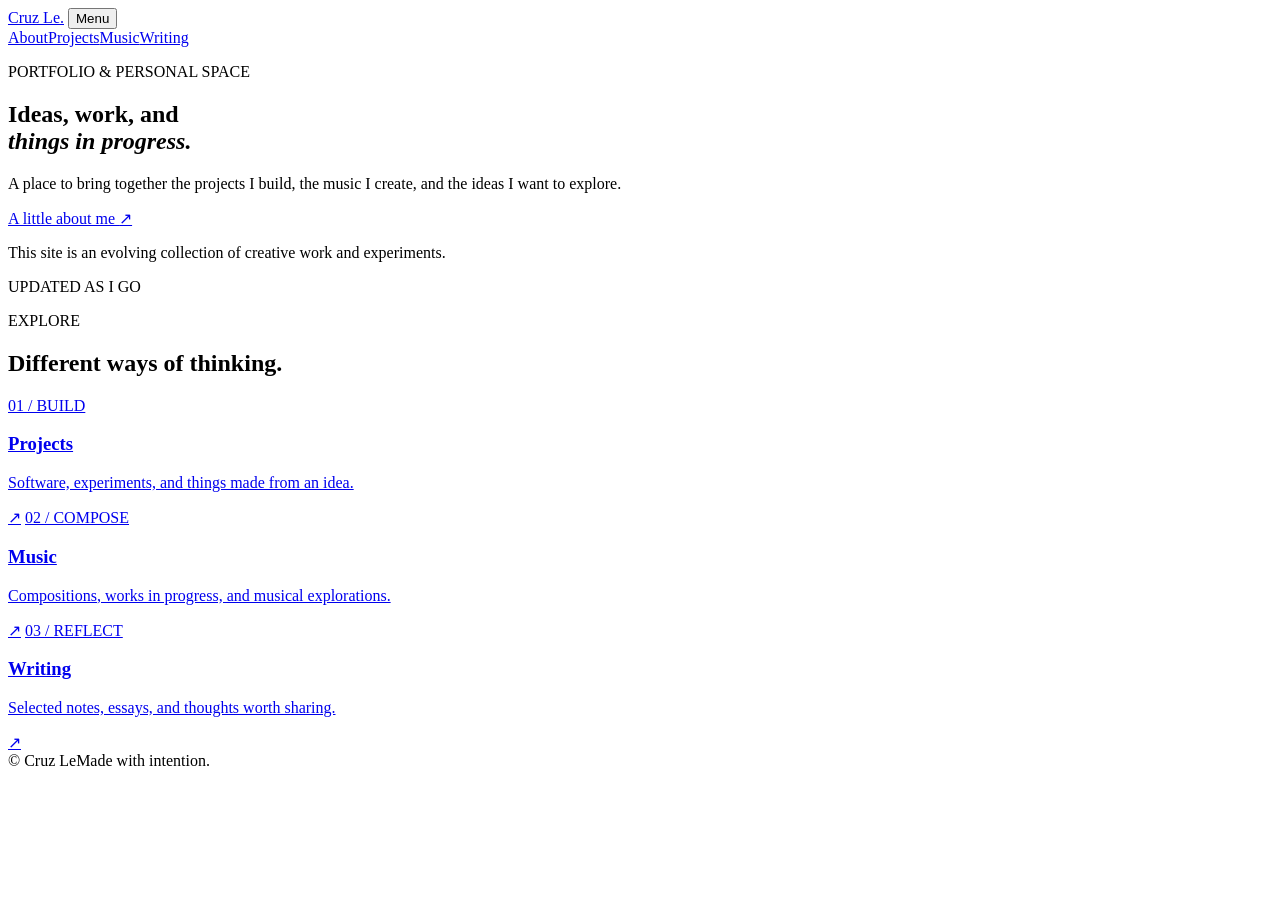
==== index.html @ 1307c5d3 "Create personal website homepage" ====
<!doctype html>
<html lang="en">
<head>
  <meta charset="utf-8">
  <meta name="viewport" content="width=device-width, initial-scale=1">
  <meta name="description" content="The personal website and portfolio of Cruz Le.">
  <meta name="theme-color" content="#f5f3ec">
  <title>Cruz Le — Home</title>
  <link rel="preconnect" href="https://fonts.googleapis.com">
  <link rel="preconnect" href="https://fonts.gstatic.com" crossorigin>
  <link href="https://fonts.googleapis.com/css2?family=DM+Sans:wght@400;500;600;700&family=DM+Serif+Display&display=swap" rel="stylesheet">
  <link rel="stylesheet" href="./assets/css/style.css">
  <script src="./assets/js/main.js" defer></script>
</head>
<body data-root="./" data-page="home">
  <header class="site-header">
    <a class="wordmark" href="./" aria-label="Cruz Le home">Cruz Le<span>.</span></a>
    <button class="menu-toggle" type="button" aria-expanded="false" aria-controls="site-nav">Menu</button>
    <nav class="site-nav" id="site-nav" aria-label="Main navigation">
      <a href="./about/">About</a><a href="./projects/">Projects</a><a href="./music/">Music</a><a href="./writing/">Writing</a>
    </nav>
  </header>
  <main>
    <section class="hero">
      <p class="eyebrow">PORTFOLIO & PERSONAL SPACE</p>
      <h1>Ideas, work, and<br><em>things in progress.</em></h1>
      <p class="hero-copy">A place to bring together the projects I build, the music I create, and the ideas I want to explore.</p>
      <a class="text-link" href="./about/">A little about me <span aria-hidden="true">↗</span></a>
      <div class="hero-mark" aria-hidden="true"><span></span><span></span><span></span></div>
    </section>
    <section class="intro-strip">
      <p>This site is an evolving collection of creative work and experiments.</p>
      <span class="small-note">UPDATED AS I GO</span>
    </section>
    <section class="feature-section">
      <div class="section-heading"><p class="eyebrow">EXPLORE</p><h2>Different ways of thinking.</h2></div>
      <div class="feature-grid">
        <a class="feature-card" href="./projects/"><span class="card-index">01 / BUILD</span><h3>Projects</h3><p>Software, experiments, and things made from an idea.</p><span class="card-arrow">↗</span></a>
        <a class="feature-card" href="./music/"><span class="card-index">02 / COMPOSE</span><h3>Music</h3><p>Compositions, works in progress, and musical explorations.</p><span class="card-arrow">↗</span></a>
        <a class="feature-card" href="./writing/"><span class="card-index">03 / REFLECT</span><h3>Writing</h3><p>Selected notes, essays, and thoughts worth sharing.</p><span class="card-arrow">↗</span></a>
      </div>
    </section>
  </main>
  <footer class="site-footer"><span>© <span data-year></span> Cruz Le</span><span>Made with intention.</span></footer>
</body>
</html>
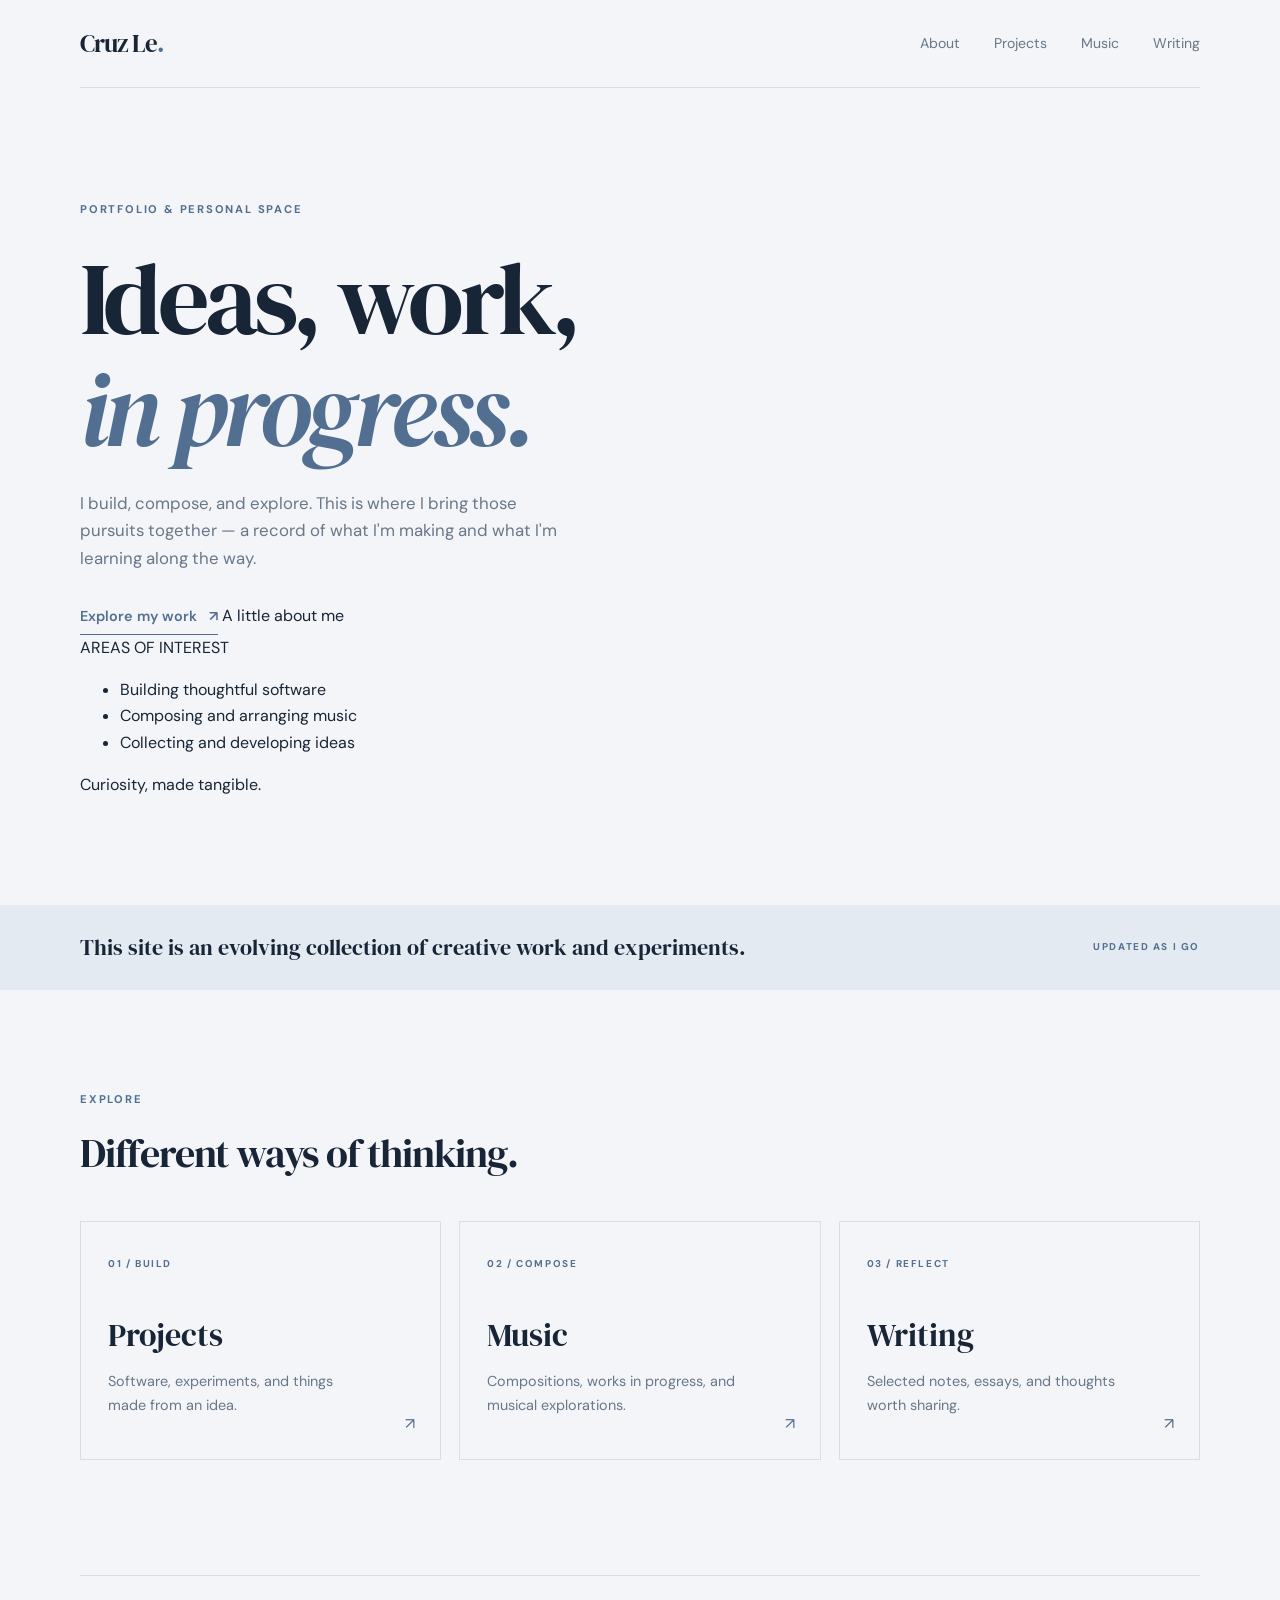
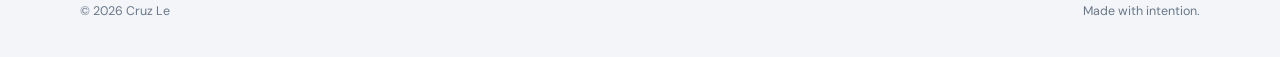
==== commit 37cd5855: "Refine homepage introduction and navigation" ====
--- a/index.html
+++ b/index.html
@@ -4,7 +4,7 @@
   <meta charset="utf-8">
   <meta name="viewport" content="width=device-width, initial-scale=1">
   <meta name="description" content="The personal website and portfolio of Cruz Le.">
-  <meta name="theme-color" content="#f5f3ec">
+  <meta name="theme-color" content="#f3f5f8">
   <title>Cruz Le — Home</title>
   <link rel="preconnect" href="https://fonts.googleapis.com">
   <link rel="preconnect" href="https://fonts.gstatic.com" crossorigin>
@@ -22,11 +22,23 @@
   </header>
   <main>
     <section class="hero">
-      <p class="eyebrow">PORTFOLIO & PERSONAL SPACE</p>
-      <h1>Ideas, work, and<br><em>things in progress.</em></h1>
-      <p class="hero-copy">A place to bring together the projects I build, the music I create, and the ideas I want to explore.</p>
-      <a class="text-link" href="./about/">A little about me <span aria-hidden="true">↗</span></a>
-      <div class="hero-mark" aria-hidden="true"><span></span><span></span><span></span></div>
+      <div class="hero-main">
+        <p class="eyebrow"><span class="eyebrow-dot" aria-hidden="true"></span> PORTFOLIO & PERSONAL SPACE</p>
+        <h1>Ideas, work,<br><em>in progress.</em></h1>
+        <p class="hero-copy">I build, compose, and explore. This is where I bring those pursuits together — a record of what I'm making and what I'm learning along the way.</p>
+        <div class="hero-actions">
+          <a class="text-link" href="./projects/">Explore my work <span aria-hidden="true">↗</span></a>
+          <a class="quiet-link" href="./about/">A little about me</a>
+        </div>
+      </div>
+      <aside class="hero-aside" aria-label="Areas of interest">
+        <div class="orbit-art" aria-hidden="true"><span class="orbit-ring orbit-ring-one"></span><span class="orbit-ring orbit-ring-two"></span><span class="orbit-core"></span><span class="orbit-cross orbit-cross-one"></span><span class="orbit-cross orbit-cross-two"></span></div>
+        <div class="aside-details">
+          <p class="aside-label">AREAS OF INTEREST</p>
+          <ul><li>Building thoughtful software</li><li>Composing and arranging music</li><li>Collecting and developing ideas</li></ul>
+          <p class="aside-foot">Curiosity, made tangible.</p>
+        </div>
+      </aside>
     </section>
     <section class="intro-strip">
       <p>This site is an evolving collection of creative work and experiments.</p>
@@ -35,9 +47,9 @@
     <section class="feature-section">
       <div class="section-heading"><p class="eyebrow">EXPLORE</p><h2>Different ways of thinking.</h2></div>
       <div class="feature-grid">
-        <a class="feature-card" href="./projects/"><span class="card-index">01 / BUILD</span><h3>Projects</h3><p>Software, experiments, and things made from an idea.</p><span class="card-arrow">↗</span></a>
-        <a class="feature-card" href="./music/"><span class="card-index">02 / COMPOSE</span><h3>Music</h3><p>Compositions, works in progress, and musical explorations.</p><span class="card-arrow">↗</span></a>
-        <a class="feature-card" href="./writing/"><span class="card-index">03 / REFLECT</span><h3>Writing</h3><p>Selected notes, essays, and thoughts worth sharing.</p><span class="card-arrow">↗</span></a>
+        <a class="feature-card" href="./projects/"><span class="card-index">01 <span>/</span> BUILD</span><div class="card-content"><h3>Projects</h3><p>Software, experiments, and things made from an idea.</p></div><span class="card-arrow" aria-hidden="true">↗</span></a>
+        <a class="feature-card" href="./music/"><span class="card-index">02 <span>/</span> COMPOSE</span><div class="card-content"><h3>Music</h3><p>Compositions, works in progress, and musical explorations.</p></div><span class="card-arrow" aria-hidden="true">↗</span></a>
+        <a class="feature-card" href="./writing/"><span class="card-index">03 <span>/</span> REFLECT</span><div class="card-content"><h3>Writing</h3><p>Selected notes, essays, and thoughts worth sharing.</p></div><span class="card-arrow" aria-hidden="true">↗</span></a>
       </div>
     </section>
   </main>
--- a/assets/css/style.css
+++ b/assets/css/style.css
@@ -0,0 +1 @@
+:root{--paper:#f3f5f8;--ink:#182536;--muted:#687789;--green:#526f91;--sage:#e3eaf1;--line:#d6dee7;--serif:"DM Serif Display",Georgia,serif;--sans:"DM Sans",Arial,sans-serif}*{box-sizing:border-box}html{scroll-behavior:smooth}body{margin:0;background:var(--paper);color:var(--ink);font-family:var(--sans);font-size:16px;line-height:1.65}a{color:inherit;text-decoration:none}.site-header{width:min(1120px,calc(100% - 64px));margin:auto;min-height:88px;display:flex;align-items:center;justify-content:space-between;border-bottom:1px solid var(--line)}.wordmark{font-family:var(--serif);font-size:1.55rem;letter-spacing:-.04em}.wordmark span{color:var(--green)}.site-nav{display:flex;gap:34px}.site-nav a{font-size:.88rem;color:var(--muted);transition:color .2s}.site-nav a:hover,.site-nav a[aria-current=page]{color:var(--green)}.menu-toggle{display:none;border:1px solid var(--line);background:transparent;padding:8px 13px;font:inherit}.hero{position:relative;overflow:hidden;width:min(1120px,calc(100% - 64px));min-height:550px;margin:auto;padding:112px 0 90px}.eyebrow,.card-index,.small-note{font-size:.7rem;font-weight:700;letter-spacing:.16em;color:var(--green)}h1,h2,h3,p{margin-top:0}.hero h1,.page-title{font-family:var(--serif);font-weight:400;letter-spacing:-.045em;line-height:1.08}.hero h1{font-size:clamp(3.5rem,8vw,6.7rem);max-width:820px;margin:25px 0}.hero h1 em,.page-title em{color:var(--green);font-weight:400}.hero-copy{max-width:480px;color:var(--muted);font-size:1.05rem;margin-bottom:30px}.text-link{display:inline-flex;gap:12px;align-items:center;color:var(--green);font-size:.9rem;font-weight:600;border-bottom:1px solid var(--green);padding-bottom:5px}.hero-mark{position:absolute;right:7%;bottom:85px;width:180px;height:180px;border:1px solid #c5d0dc;border-radius:50%;display:grid;place-items:center}.hero-mark:before,.hero-mark:after{content:"";position:absolute;border:1px solid #c5d0dc;border-radius:50%;width:72%;height:72%}.hero-mark:after{width:42%;height:42%;background:var(--sage);border:0}.hero-mark span{position:absolute;width:1px;height:100%;background:#c5d0dc;transform:rotate(45deg)}.hero-mark span:nth-child(2){transform:rotate(-45deg)}.hero-mark span:nth-child(3){height:1px;width:100%;transform:none}.intro-strip{background:var(--sage);padding:25px max(32px,calc((100% - 1120px)/2));display:flex;align-items:center;justify-content:space-between;gap:24px}.intro-strip p{margin:0;font-family:var(--serif);font-size:1.35rem}.small-note{white-space:nowrap;font-size:.62rem}.feature-section{width:min(1120px,calc(100% - 64px));margin:100px auto 115px}.section-heading{margin-bottom:35px}.section-heading h2{font-family:var(--serif);font-weight:400;font-size:2.5rem;letter-spacing:-.03em;margin:8px 0}.feature-grid{display:grid;grid-template-columns:repeat(3,1fr);gap:18px}.feature-card{position:relative;min-height:235px;padding:27px;border:1px solid var(--line);transition:background .2s,border-color .2s,transform .2s}.feature-card:hover{background:#eaf0f5;border-color:#b8c7d7;transform:translateY(-3px)}.feature-card h3{font-family:var(--serif);font-size:2rem;font-weight:400;margin:34px 0 8px}.feature-card p{max-width:260px;color:var(--muted);font-size:.9rem}.card-index{font-size:.62rem}.card-arrow{position:absolute;right:25px;bottom:22px;color:var(--green)}.page-main{width:min(900px,calc(100% - 64px));min-height:65vh;margin:0 auto;padding:90px 0 120px}.page-title{font-size:clamp(3.5rem,8vw,5.5rem);margin:18px 0 22px}.page-intro{max-width:600px;color:var(--muted);font-size:1.05rem;margin-bottom:50px}.content-grid{display:grid;grid-template-columns:repeat(2,minmax(0,1fr));gap:18px}.content-card{padding:25px;border:1px solid var(--line);min-height:175px}.content-card .eyebrow{font-size:.62rem}.content-card h2{font-family:var(--serif);font-size:1.7rem;font-weight:400;margin:15px 0 7px}.content-card p,.prose{color:var(--muted)}.prose{max-width:680px;font-size:1.04rem}.prose h2{font-family:var(--serif);font-size:1.8rem;font-weight:400;color:var(--ink);margin-top:2.5rem}.prose p{margin-bottom:1.2rem}.loading{color:var(--muted);font-style:italic}.site-footer{width:min(1120px,calc(100% - 64px));margin:auto;padding:25px 0 35px;border-top:1px solid var(--line);display:flex;justify-content:space-between;gap:20px;color:var(--muted);font-size:.78rem}.site-footer a{color:var(--green)}@media(max-width:700px){.site-header{width:calc(100% - 40px);min-height:72px;flex-wrap:wrap}.menu-toggle{display:block}.site-nav{display:none;width:100%;padding:0 0 18px;gap:18px;flex-wrap:wrap}.site-nav.is-open{display:flex}.hero{width:calc(100% - 40px);min-height:520px;padding:95px 0 70px}.hero-mark{width:105px;height:105px;right:4%;bottom:45px;opacity:.65}.hero-copy{max-width:390px}.intro-strip{padding:22px 20px;align-items:flex-start;flex-direction:column;gap:8px}.feature-section,.page-main,.site-footer{width:calc(100% - 40px)}.feature-section{margin:75px auto}.feature-grid,.content-grid{grid-template-columns:1fr}.feature-card{min-height:190px}.page-main{padding:70px 0 90px}.site-footer{flex-direction:column;gap:5px}}@media(prefers-reduced-motion:reduce){html{scroll-behavior:auto}*,*:before,*:after{transition:none!important}}
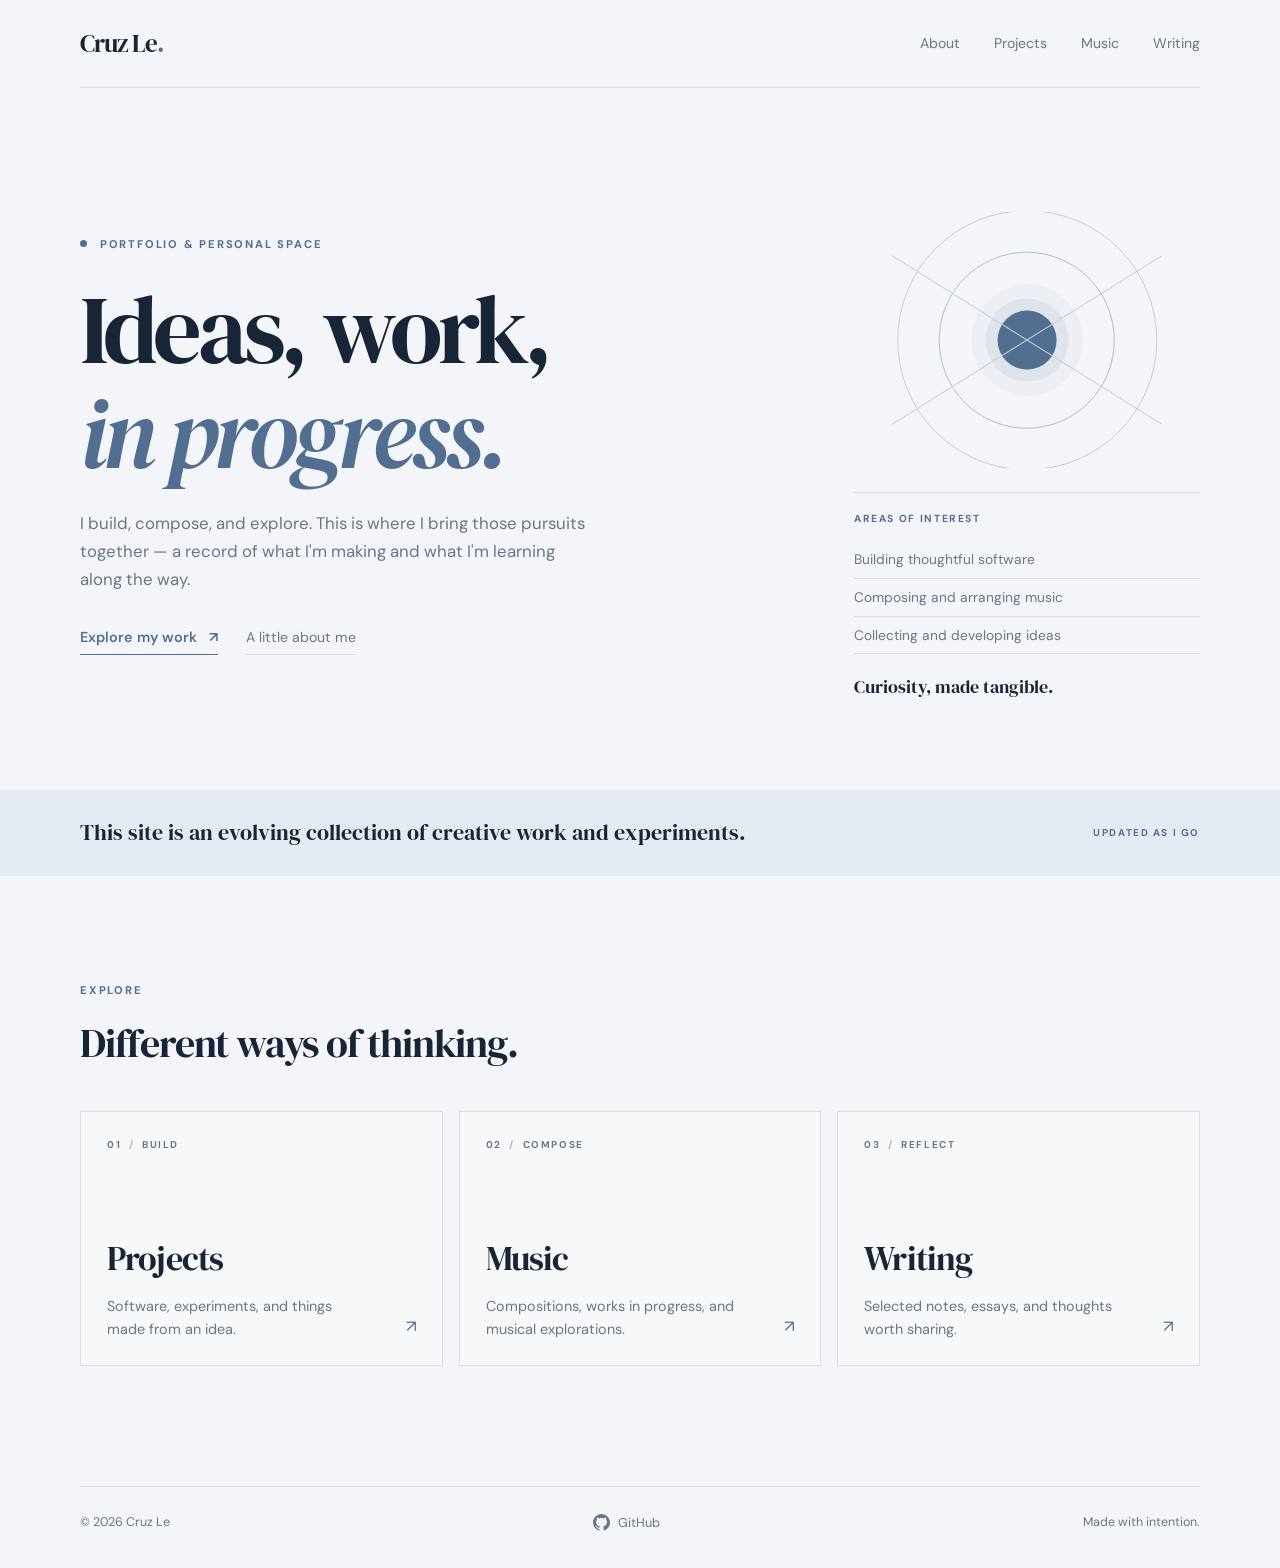
==== commit 1b184015: "Add social links area to footer" ====
--- a/index.html
+++ b/index.html
@@ -53,6 +53,6 @@
       </div>
     </section>
   </main>
-  <footer class="site-footer"><span>© <span data-year></span> Cruz Le</span><span>Made with intention.</span></footer>
+  <footer class="site-footer"><span>© <span data-year></span> Cruz Le</span><nav class="social-links" aria-label="Social links" data-social-links></nav><span>Made with intention.</span></footer>
 </body>
 </html>
--- a/assets/css/style.css
+++ b/assets/css/style.css
@@ -1 +1,686 @@
-:root{--paper:#f3f5f8;--ink:#182536;--muted:#687789;--green:#526f91;--sage:#e3eaf1;--line:#d6dee7;--serif:"DM Serif Display",Georgia,serif;--sans:"DM Sans",Arial,sans-serif}*{box-sizing:border-box}html{scroll-behavior:smooth}body{margin:0;background:var(--paper);color:var(--ink);font-family:var(--sans);font-size:16px;line-height:1.65}a{color:inherit;text-decoration:none}.site-header{width:min(1120px,calc(100% - 64px));margin:auto;min-height:88px;display:flex;align-items:center;justify-content:space-between;border-bottom:1px solid var(--line)}.wordmark{font-family:var(--serif);font-size:1.55rem;letter-spacing:-.04em}.wordmark span{color:var(--green)}.site-nav{display:flex;gap:34px}.site-nav a{font-size:.88rem;color:var(--muted);transition:color .2s}.site-nav a:hover,.site-nav a[aria-current=page]{color:var(--green)}.menu-toggle{display:none;border:1px solid var(--line);background:transparent;padding:8px 13px;font:inherit}.hero{position:relative;overflow:hidden;width:min(1120px,calc(100% - 64px));min-height:550px;margin:auto;padding:112px 0 90px}.eyebrow,.card-index,.small-note{font-size:.7rem;font-weight:700;letter-spacing:.16em;color:var(--green)}h1,h2,h3,p{margin-top:0}.hero h1,.page-title{font-family:var(--serif);font-weight:400;letter-spacing:-.045em;line-height:1.08}.hero h1{font-size:clamp(3.5rem,8vw,6.7rem);max-width:820px;margin:25px 0}.hero h1 em,.page-title em{color:var(--green);font-weight:400}.hero-copy{max-width:480px;color:var(--muted);font-size:1.05rem;margin-bottom:30px}.text-link{display:inline-flex;gap:12px;align-items:center;color:var(--green);font-size:.9rem;font-weight:600;border-bottom:1px solid var(--green);padding-bottom:5px}.hero-mark{position:absolute;right:7%;bottom:85px;width:180px;height:180px;border:1px solid #c5d0dc;border-radius:50%;display:grid;place-items:center}.hero-mark:before,.hero-mark:after{content:"";position:absolute;border:1px solid #c5d0dc;border-radius:50%;width:72%;height:72%}.hero-mark:after{width:42%;height:42%;background:var(--sage);border:0}.hero-mark span{position:absolute;width:1px;height:100%;background:#c5d0dc;transform:rotate(45deg)}.hero-mark span:nth-child(2){transform:rotate(-45deg)}.hero-mark span:nth-child(3){height:1px;width:100%;transform:none}.intro-strip{background:var(--sage);padding:25px max(32px,calc((100% - 1120px)/2));display:flex;align-items:center;justify-content:space-between;gap:24px}.intro-strip p{margin:0;font-family:var(--serif);font-size:1.35rem}.small-note{white-space:nowrap;font-size:.62rem}.feature-section{width:min(1120px,calc(100% - 64px));margin:100px auto 115px}.section-heading{margin-bottom:35px}.section-heading h2{font-family:var(--serif);font-weight:400;font-size:2.5rem;letter-spacing:-.03em;margin:8px 0}.feature-grid{display:grid;grid-template-columns:repeat(3,1fr);gap:18px}.feature-card{position:relative;min-height:235px;padding:27px;border:1px solid var(--line);transition:background .2s,border-color .2s,transform .2s}.feature-card:hover{background:#eaf0f5;border-color:#b8c7d7;transform:translateY(-3px)}.feature-card h3{font-family:var(--serif);font-size:2rem;font-weight:400;margin:34px 0 8px}.feature-card p{max-width:260px;color:var(--muted);font-size:.9rem}.card-index{font-size:.62rem}.card-arrow{position:absolute;right:25px;bottom:22px;color:var(--green)}.page-main{width:min(900px,calc(100% - 64px));min-height:65vh;margin:0 auto;padding:90px 0 120px}.page-title{font-size:clamp(3.5rem,8vw,5.5rem);margin:18px 0 22px}.page-intro{max-width:600px;color:var(--muted);font-size:1.05rem;margin-bottom:50px}.content-grid{display:grid;grid-template-columns:repeat(2,minmax(0,1fr));gap:18px}.content-card{padding:25px;border:1px solid var(--line);min-height:175px}.content-card .eyebrow{font-size:.62rem}.content-card h2{font-family:var(--serif);font-size:1.7rem;font-weight:400;margin:15px 0 7px}.content-card p,.prose{color:var(--muted)}.prose{max-width:680px;font-size:1.04rem}.prose h2{font-family:var(--serif);font-size:1.8rem;font-weight:400;color:var(--ink);margin-top:2.5rem}.prose p{margin-bottom:1.2rem}.loading{color:var(--muted);font-style:italic}.site-footer{width:min(1120px,calc(100% - 64px));margin:auto;padding:25px 0 35px;border-top:1px solid var(--line);display:flex;justify-content:space-between;gap:20px;color:var(--muted);font-size:.78rem}.site-footer a{color:var(--green)}@media(max-width:700px){.site-header{width:calc(100% - 40px);min-height:72px;flex-wrap:wrap}.menu-toggle{display:block}.site-nav{display:none;width:100%;padding:0 0 18px;gap:18px;flex-wrap:wrap}.site-nav.is-open{display:flex}.hero{width:calc(100% - 40px);min-height:520px;padding:95px 0 70px}.hero-mark{width:105px;height:105px;right:4%;bottom:45px;opacity:.65}.hero-copy{max-width:390px}.intro-strip{padding:22px 20px;align-items:flex-start;flex-direction:column;gap:8px}.feature-section,.page-main,.site-footer{width:calc(100% - 40px)}.feature-section{margin:75px auto}.feature-grid,.content-grid{grid-template-columns:1fr}.feature-card{min-height:190px}.page-main{padding:70px 0 90px}.site-footer{flex-direction:column;gap:5px}}@media(prefers-reduced-motion:reduce){html{scroll-behavior:auto}*,*:before,*:after{transition:none!important}}+:root {
+  --paper:#f3f5f8;
+  --ink:#182536;
+  --muted:#687789;
+  --green:#526f91;
+  --sage:#e3eaf1;
+  --line:#d6dee7;
+  --serif:"DM Serif Display",Georgia,serif;
+  --sans:"DM Sans",Arial,sans-serif
+}
+
+* {
+  box-sizing:border-box
+}
+
+html {
+  scroll-behavior:smooth
+}
+
+body {
+  margin:0;
+  background:var(--paper);
+  color:var(--ink);
+  font-family:var(--sans);
+  font-size:16px;
+  line-height:1.65
+}
+
+a {
+  color:inherit;
+  text-decoration:none
+}
+
+.site-header {
+  width:min(1120px,calc(100% - 64px));
+  margin:auto;
+  min-height:88px;
+  display:flex;
+  align-items:center;
+  justify-content:space-between;
+  border-bottom:1px solid var(--line)
+}
+
+.wordmark {
+  font-family:var(--serif);
+  font-size:1.55rem;
+  letter-spacing:-.04em
+}
+
+.wordmark span {
+  color:var(--green)
+}
+
+.site-nav {
+  display:flex;
+  gap:34px
+}
+
+.site-nav a {
+  font-size:.88rem;
+  color:var(--muted);
+  transition:color .2s
+}
+
+.site-nav a:hover,.site-nav a[aria-current=page] {
+  color:var(--green)
+}
+
+.menu-toggle {
+  display:none;
+  border:1px solid var(--line);
+  background:transparent;
+  padding:8px 13px;
+  font:inherit
+}
+
+.hero {
+  width:min(1120px,calc(100% - 64px));
+  min-height:590px;
+  margin:auto;
+  padding:100px 0 88px;
+  display:grid;
+  grid-template-columns:minmax(0,1.35fr) minmax(270px,.65fr);
+  align-items:center;
+  gap:55px
+}
+
+.eyebrow,.card-index,.small-note {
+  font-size:.7rem;
+  font-weight:700;
+  letter-spacing:.16em;
+  color:var(--green)
+}
+
+.eyebrow-dot {
+  display:inline-block;
+  width:7px;
+  height:7px;
+  margin:0 8px 1px 0;
+  border-radius:50%;
+  background:var(--green)
+}
+
+h1,h2,h3,p {
+  margin-top:0
+}
+
+.hero h1,.page-title {
+  font-family:var(--serif);
+  font-weight:400;
+  letter-spacing:-.045em;
+  line-height:1.08
+}
+
+.hero h1 {
+  font-size:clamp(3.7rem,7.5vw,6.4rem);
+  max-width:760px;
+  margin:25px 0
+}
+
+.hero h1 em,.page-title em {
+  color:var(--green);
+  font-weight:400
+}
+
+.hero-copy {
+  max-width:510px;
+  color:var(--muted);
+  font-size:1.05rem;
+  margin-bottom:32px
+}
+
+.hero-actions {
+  display:flex;
+  align-items:center;
+  gap:28px;
+  flex-wrap:wrap
+}
+
+.text-link {
+  display:inline-flex;
+  gap:12px;
+  align-items:center;
+  color:var(--green);
+  font-size:.9rem;
+  font-weight:600;
+  border-bottom:1px solid var(--green);
+  padding-bottom:5px
+}
+
+.text-link span,.card-arrow {
+  transition:transform .2s
+}
+
+.text-link:hover span {
+  transform:translate(3px,-3px)
+}
+
+.quiet-link {
+  font-size:.88rem;
+  color:var(--muted);
+  border-bottom:1px solid var(--line);
+  padding-bottom:5px;
+  transition:color .2s,border-color .2s
+}
+
+.quiet-link:hover {
+  color:var(--ink);
+  border-color:var(--muted)
+}
+
+.hero-aside {
+  position:relative;
+  max-width:360px;
+  justify-self:end;
+  width:100%;
+  padding:24px 0 0
+}
+
+.orbit-art {
+  position:relative;
+  width:100%;
+  aspect-ratio:1.35;
+  margin:0 auto 24px;
+  overflow:hidden
+}
+
+.orbit-ring {
+  position:absolute;
+  display:block;
+  border:1px solid #c5d0dc;
+  border-radius:50%;
+  left:50%;
+  top:50%;
+  transform:translate(-50%,-50%)
+}
+
+.orbit-ring-one {
+  width:75%;
+  aspect-ratio:1
+}
+
+.orbit-ring-two {
+  width:51%;
+  aspect-ratio:1;
+  border-color:#aebfd1
+}
+
+.orbit-core {
+  position:absolute;
+  left:50%;
+  top:50%;
+  width:17%;
+  aspect-ratio:1;
+  border-radius:50%;
+  background:var(--green);
+  transform:translate(-50%,-50%);
+  box-shadow:0 0 0 12px rgba(82,111,145,.09),0 0 0 26px rgba(82,111,145,.045)
+}
+
+.orbit-cross {
+  position:absolute;
+  left:50%;
+  top:50%;
+  width:92%;
+  height:1px;
+  background:#c5d0dc;
+  transform:translate(-50%,-50%) rotate(32deg)
+}
+
+.orbit-cross-two {
+  transform:translate(-50%,-50%) rotate(-32deg)
+}
+
+.aside-details {
+  border-top:1px solid var(--line);
+  padding-top:18px
+}
+
+.aside-label {
+  font-size:.64rem;
+  font-weight:700;
+  letter-spacing:.16em;
+  color:var(--green);
+  margin-bottom:13px
+}
+
+.aside-details ul {
+  list-style:none;
+  padding:0;
+  margin:0
+}
+
+.aside-details li {
+  font-size:.86rem;
+  color:var(--muted);
+  padding:7px 0;
+  border-bottom:1px solid var(--line)
+}
+
+.aside-foot {
+  font-family:var(--serif);
+  font-size:1.12rem;
+  color:var(--ink);
+  margin:18px 0 0
+}
+
+.intro-strip {
+  background:var(--sage);
+  padding:25px max(32px,calc((100% - 1120px)/2));
+  display:flex;
+  align-items:center;
+  justify-content:space-between;
+  gap:24px
+}
+
+.intro-strip p {
+  margin:0;
+  font-family:var(--serif);
+  font-size:1.35rem
+}
+
+.small-note {
+  white-space:nowrap;
+  font-size:.62rem
+}
+
+.feature-section {
+  width:min(1120px,calc(100% - 64px));
+  margin:105px auto 120px
+}
+
+.section-heading {
+  margin-bottom:35px
+}
+
+.section-heading h2 {
+  font-family:var(--serif);
+  font-weight:400;
+  font-size:2.5rem;
+  letter-spacing:-.03em;
+  margin:8px 0
+}
+
+.feature-grid {
+  display:grid;
+  grid-template-columns:repeat(3,1fr);
+  gap:16px
+}
+
+.feature-card {
+  position:relative;
+  display:flex;
+  flex-direction:column;
+  justify-content:space-between;
+  min-height:255px;
+  padding:25px 26px 23px;
+  border:1px solid var(--line);
+  background:rgba(255,255,255,.24);
+  transition:background .22s,border-color .22s,transform .22s,box-shadow .22s
+}
+
+.feature-card:before {
+  content:"";
+  position:absolute;
+  top:-1px;
+  left:25px;
+  right:25px;
+  height:2px;
+  background:var(--green);
+  transform:scaleX(0);
+  transform-origin:left;
+  transition:transform .22s
+}
+
+.feature-card:hover {
+  background:#eaf0f5;
+  border-color:#b8c7d7;
+  transform:translateY(-4px);
+  box-shadow:0 12px 30px rgba(24,37,54,.045)
+}
+
+.feature-card:hover:before {
+  transform:scaleX(1)
+}
+
+.card-index {
+  font-size:.62rem;
+  color:var(--muted)
+}
+
+.card-index span {
+  color:#a6b2c0;
+  padding:0 4px
+}
+
+.card-content h3 {
+  font-family:var(--serif);
+  font-size:2.15rem;
+  font-weight:400;
+  letter-spacing:-.025em;
+  margin:0 0 8px
+}
+
+.card-content p {
+  max-width:260px;
+  color:var(--muted);
+  font-size:.9rem;
+  margin:0
+}
+
+.card-arrow {
+  position:absolute;
+  right:25px;
+  bottom:25px;
+  color:var(--green);
+  font-size:1.05rem
+}
+
+.feature-card:hover .card-arrow {
+  transform:translate(3px,-3px)
+}
+
+.page-main {
+  width:min(900px,calc(100% - 64px));
+  min-height:65vh;
+  margin:0 auto;
+  padding:90px 0 120px
+}
+
+.page-title {
+  font-size:clamp(3.5rem,8vw,5.5rem);
+  margin:18px 0 22px
+}
+
+.page-intro {
+  max-width:600px;
+  color:var(--muted);
+  font-size:1.05rem;
+  margin-bottom:50px
+}
+
+.content-grid {
+  display:grid;
+  grid-template-columns:repeat(2,minmax(0,1fr));
+  gap:18px
+}
+
+.content-card {
+  padding:25px;
+  border:1px solid var(--line);
+  min-height:175px
+}
+
+.content-card .eyebrow {
+  font-size:.62rem
+}
+
+.content-card h2 {
+  font-family:var(--serif);
+  font-size:1.7rem;
+  font-weight:400;
+  margin:15px 0 7px
+}
+
+.content-card p,.prose {
+  color:var(--muted)
+}
+
+.prose {
+  max-width:680px;
+  font-size:1.04rem
+}
+
+.prose h2 {
+  font-family:var(--serif);
+  font-size:1.8rem;
+  font-weight:400;
+  color:var(--ink);
+  margin-top:2.5rem
+}
+
+.prose p {
+  margin-bottom:1.2rem
+}
+
+.loading {
+  color:var(--muted);
+  font-style:italic
+}
+
+.site-footer {
+  width:min(1120px,calc(100% - 64px));
+  margin:auto;
+  padding:25px 0 35px;
+  border-top:1px solid var(--line);
+  display:flex;
+  justify-content:space-between;
+  gap:20px;
+  color:var(--muted);
+  font-size:.78rem
+}
+
+.site-footer a {
+  color:var(--green)
+}
+
+@media(max-width:700px) {
+  .site-header {
+    width:calc(100% - 40px);
+    min-height:72px;
+    flex-wrap:wrap
+  }
+
+  .menu-toggle {
+    display:block
+  }
+
+  .site-nav {
+    display:none;
+    width:100%;
+    padding:0 0 18px;
+    gap:18px;
+    flex-wrap:wrap
+  }
+
+  .site-nav.is-open {
+    display:flex
+  }
+
+  .hero {
+    width:calc(100% - 40px);
+    min-height:520px;
+    padding:95px 0 70px
+  }
+
+  .hero-mark {
+    width:105px;
+    height:105px;
+    right:4%;
+    bottom:45px;
+    opacity:.65
+  }
+
+  .hero-copy {
+    max-width:390px
+  }
+
+  .intro-strip {
+    padding:22px 20px;
+    align-items:flex-start;
+    flex-direction:column;
+    gap:8px
+  }
+
+  .feature-section,.page-main,.site-footer {
+    width:calc(100% - 40px)
+  }
+
+  .feature-section {
+    margin:75px auto
+  }
+
+  .feature-grid,.content-grid {
+    grid-template-columns:1fr
+  }
+
+  .feature-card {
+    min-height:190px
+  }
+
+  .page-main {
+    padding:70px 0 90px
+  }
+
+  .site-footer {
+    flex-direction:column;
+    gap:5px
+  }
+
+}
+
+@media(prefers-reduced-motion:reduce) {
+  html {
+    scroll-behavior:auto
+  }
+
+  *,*:before,*:after {
+    transition:none!important
+  }
+
+}
+
+@media(max-width:700px) {
+  .site-header {
+    width:calc(100% - 40px);
+    min-height:72px;
+    flex-wrap:wrap
+  }
+
+  .menu-toggle {
+    display:block
+  }
+
+  .site-nav {
+    display:none;
+    width:100%;
+    padding:0 0 18px;
+    gap:18px;
+    flex-wrap:wrap
+  }
+
+  .site-nav.is-open {
+    display:flex
+  }
+
+  .hero {
+    width:calc(100% - 40px);
+    min-height:0;
+    padding:78px 0 65px;
+    grid-template-columns:1fr;
+    gap:48px
+  }
+
+  .hero h1 {
+    font-size:clamp(3.45rem,13vw,5rem)
+  }
+
+  .hero-aside {
+    justify-self:stretch;
+    max-width:none;
+    padding:0;
+    display:grid;
+    grid-template-columns:minmax(120px,.8fr) minmax(0,1.2fr);
+    align-items:center;
+    gap:24px
+  }
+
+  .orbit-art {
+    margin:0
+  }
+
+  .aside-details {
+    padding-top:13px
+  }
+
+  .aside-details li {
+    font-size:.8rem
+  }
+
+  .hero-actions {
+    gap:18px
+  }
+
+  .intro-strip {
+    padding:22px 20px;
+    align-items:flex-start;
+    flex-direction:column;
+    gap:8px
+  }
+
+  .feature-section,.page-main,.site-footer {
+    width:calc(100% - 40px)
+  }
+
+  .feature-section {
+    margin:75px auto
+  }
+
+  .feature-grid,.content-grid {
+    grid-template-columns:1fr
+  }
+
+  .feature-card {
+    min-height:205px
+  }
+
+  .page-main {
+    padding:70px 0 90px
+  }
+
+  .site-footer {
+    flex-direction:column;
+    gap:5px
+  }
+
+}
+
+.site-footer {
+  align-items: center;
+  flex-wrap: wrap;
+}
+
+.social-links {
+  display: flex;
+  align-items: center;
+  gap: 18px;
+}
+
+.social-links a {
+  display: inline-flex;
+  align-items: center;
+  gap: 8px;
+  color: var(--muted);
+  font-size: .8rem;
+  transition: color .2s;
+}
+
+.social-links a:hover {
+  color: var(--green);
+}
+
+.social-links svg {
+  display: block;
+  width: 17px;
+  height: 17px;
+  fill: currentColor;
+}
+
+@media(max-width:700px) {
+  .social-links {
+    order: 3;
+    width: 100%;
+    padding-top: 8px;
+  }
+}
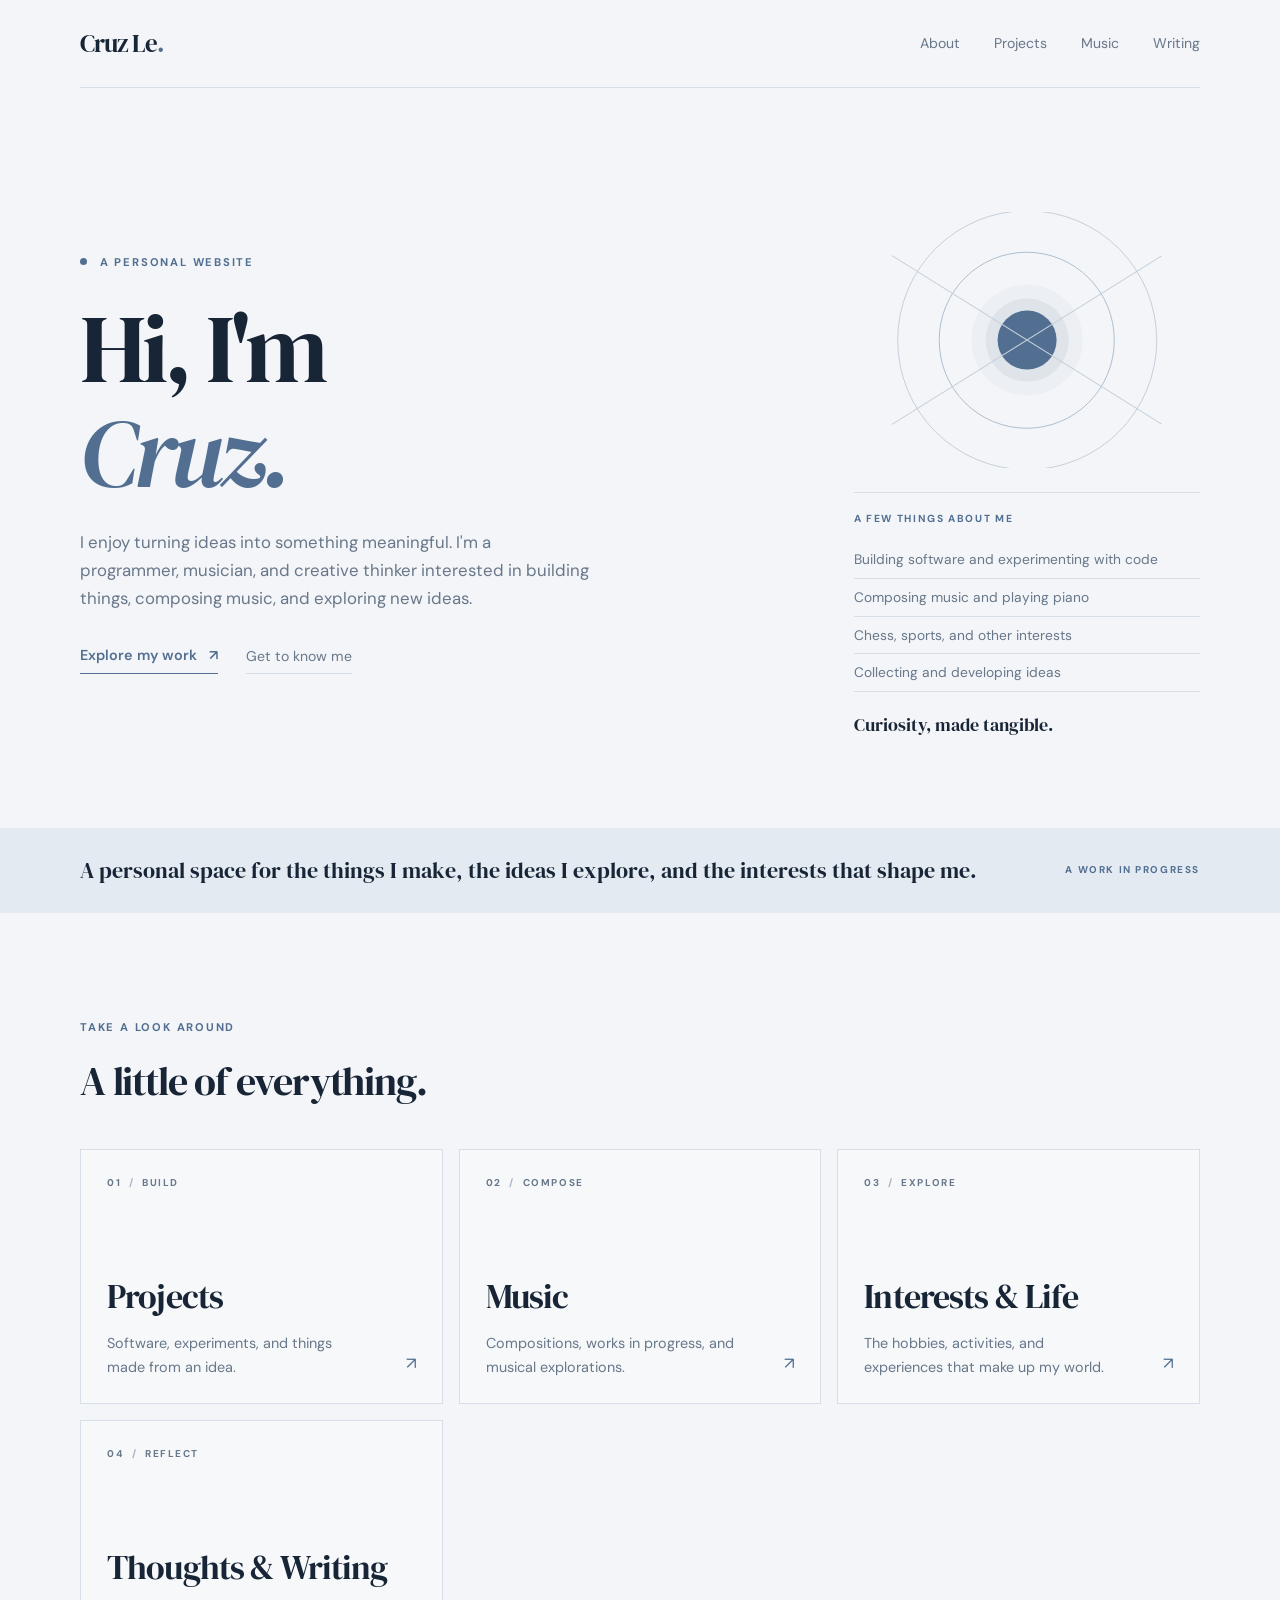
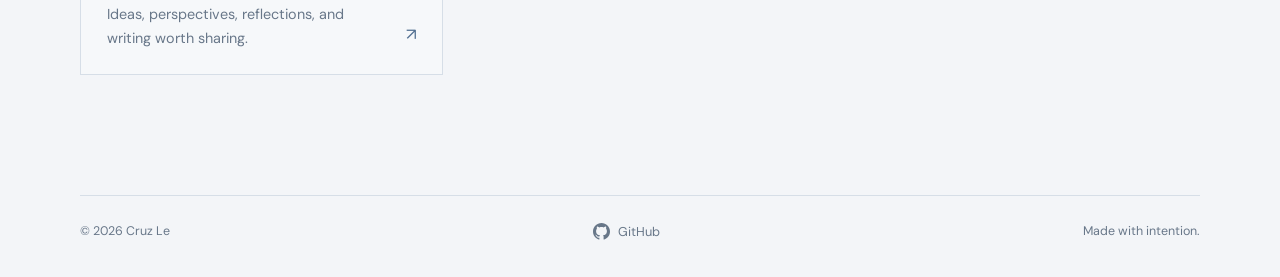
==== commit d0613037: "Personalize homepage introduction and sections" ====
--- a/index.html
+++ b/index.html
@@ -3,7 +3,7 @@
 <head>
   <meta charset="utf-8">
   <meta name="viewport" content="width=device-width, initial-scale=1">
-  <meta name="description" content="The personal website and portfolio of Cruz Le.">
+  <meta name="description" content="The personal website of Cruz Le — exploring programming, music, ideas, and more.">
   <meta name="theme-color" content="#f3f5f8">
   <title>Cruz Le — Home</title>
   <link rel="preconnect" href="https://fonts.googleapis.com">
@@ -23,36 +23,37 @@
   <main>
     <section class="hero">
       <div class="hero-main">
-        <p class="eyebrow"><span class="eyebrow-dot" aria-hidden="true"></span> PORTFOLIO & PERSONAL SPACE</p>
-        <h1>Ideas, work,<br><em>in progress.</em></h1>
-        <p class="hero-copy">I build, compose, and explore. This is where I bring those pursuits together — a record of what I'm making and what I'm learning along the way.</p>
+        <p class="eyebrow"><span class="eyebrow-dot" aria-hidden="true"></span> A PERSONAL WEBSITE</p>
+        <h1>Hi, I'm<br><em>Cruz.</em></h1>
+        <p class="hero-copy">I enjoy turning ideas into something meaningful. I'm a programmer, musician, and creative thinker interested in building things, composing music, and exploring new ideas.</p>
         <div class="hero-actions">
           <a class="text-link" href="./projects/">Explore my work <span aria-hidden="true">↗</span></a>
-          <a class="quiet-link" href="./about/">A little about me</a>
+          <a class="quiet-link" href="./about/">Get to know me</a>
         </div>
       </div>
-      <aside class="hero-aside" aria-label="Areas of interest">
+      <aside class="hero-aside" aria-label="A few things about me">
         <div class="orbit-art" aria-hidden="true"><span class="orbit-ring orbit-ring-one"></span><span class="orbit-ring orbit-ring-two"></span><span class="orbit-core"></span><span class="orbit-cross orbit-cross-one"></span><span class="orbit-cross orbit-cross-two"></span></div>
         <div class="aside-details">
-          <p class="aside-label">AREAS OF INTEREST</p>
-          <ul><li>Building thoughtful software</li><li>Composing and arranging music</li><li>Collecting and developing ideas</li></ul>
+          <p class="aside-label">A FEW THINGS ABOUT ME</p>
+          <ul><li>Building software and experimenting with code</li><li>Composing music and playing piano</li><li>Chess, sports, and other interests</li><li>Collecting and developing ideas</li></ul>
           <p class="aside-foot">Curiosity, made tangible.</p>
         </div>
       </aside>
     </section>
     <section class="intro-strip">
-      <p>This site is an evolving collection of creative work and experiments.</p>
-      <span class="small-note">UPDATED AS I GO</span>
+      <p>A personal space for the things I make, the ideas I explore, and the interests that shape me.</p>
+      <span class="small-note">A WORK IN PROGRESS</span>
     </section>
     <section class="feature-section">
-      <div class="section-heading"><p class="eyebrow">EXPLORE</p><h2>Different ways of thinking.</h2></div>
+      <div class="section-heading"><p class="eyebrow">TAKE A LOOK AROUND</p><h2>A little of everything.</h2></div>
       <div class="feature-grid">
         <a class="feature-card" href="./projects/"><span class="card-index">01 <span>/</span> BUILD</span><div class="card-content"><h3>Projects</h3><p>Software, experiments, and things made from an idea.</p></div><span class="card-arrow" aria-hidden="true">↗</span></a>
         <a class="feature-card" href="./music/"><span class="card-index">02 <span>/</span> COMPOSE</span><div class="card-content"><h3>Music</h3><p>Compositions, works in progress, and musical explorations.</p></div><span class="card-arrow" aria-hidden="true">↗</span></a>
-        <a class="feature-card" href="./writing/"><span class="card-index">03 <span>/</span> REFLECT</span><div class="card-content"><h3>Writing</h3><p>Selected notes, essays, and thoughts worth sharing.</p></div><span class="card-arrow" aria-hidden="true">↗</span></a>
+        <a class="feature-card" href="./about/"><span class="card-index">03 <span>/</span> EXPLORE</span><div class="card-content"><h3>Interests & Life</h3><p>The hobbies, activities, and experiences that make up my world.</p></div><span class="card-arrow" aria-hidden="true">↗</span></a>
+        <a class="feature-card" href="./writing/"><span class="card-index">04 <span>/</span> REFLECT</span><div class="card-content"><h3>Thoughts & Writing</h3><p>Ideas, perspectives, reflections, and writing worth sharing.</p></div><span class="card-arrow" aria-hidden="true">↗</span></a>
       </div>
     </section>
   </main>
-  <footer class="site-footer"><span>© <span data-year></span> Cruz Le</span><nav class="social-links" aria-label="Social links" data-social-links></nav><span>Made with intention.</span></footer>
+  <footer class="site-footer"><span>© <span data-year></span> Cruz Le</span><nav class="social-links" aria-label="Social links" data-social-links><a href="https://github.com/CrzLe0723" target="_blank" rel="noopener noreferrer" aria-label="GitHub"><svg viewBox="0 0 24 24" aria-hidden="true" focusable="false"><path d="M12 0C5.37 0 0 5.37 0 12c0 5.3 3.438 9.8 8.205 11.387.6.11.82-.26.82-.577 0-.285-.01-1.04-.015-2.04-3.338.724-4.042-1.61-4.042-1.61-.546-1.387-1.333-1.756-1.333-1.756-1.09-.745.083-.73.083-.73 1.205.085 1.84 1.237 1.84 1.237 1.07 1.835 2.807 1.305 3.492.997.108-.775.418-1.305.762-1.605-2.665-.3-5.467-1.333-5.467-5.93 0-1.31.467-2.38 1.235-3.22-.124-.303-.535-1.523.117-3.176 0 0 1.008-.322 3.3 1.23.957-.266 1.98-.4 3-.405 1.02.005 2.043.14 3 .405 2.29-1.552 3.297-1.23 3.297-1.23.653 1.653.242 2.873.12 3.176.77.84 1.233 1.91 1.233 3.22 0 4.61-2.807 5.625-5.48 5.92.43.37.823 1.102.823 2.222 0 1.606-.015 2.9-.015 3.293 0 .32.216.694.825.576C20.565 21.796 24 17.297 24 12c0-6.63-5.373-12-12-12z"/></svg><span>GitHub</span></a></nav><span>Made with intention.</span></footer>
 </body>
 </html>
--- a/assets/css/style.css
+++ b/assets/css/style.css
@@ -684,3 +684,27 @@
     padding-top: 8px;
   }
 }
+
+.content-status {
+  margin-top:18px;
+  font-size:.68rem;
+  letter-spacing:.1em;
+  text-transform:uppercase;
+  color:var(--muted);
+}
+
+.project-link {
+  display:inline-block;
+  margin-top:18px;
+  color:var(--blue);
+  font-size:.84rem;
+  font-weight:600;
+  text-decoration:none;
+  border-bottom:1px solid var(--line);
+  padding-bottom:3px;
+}
+
+.project-link:hover {
+  border-color:var(--blue);
+}
+
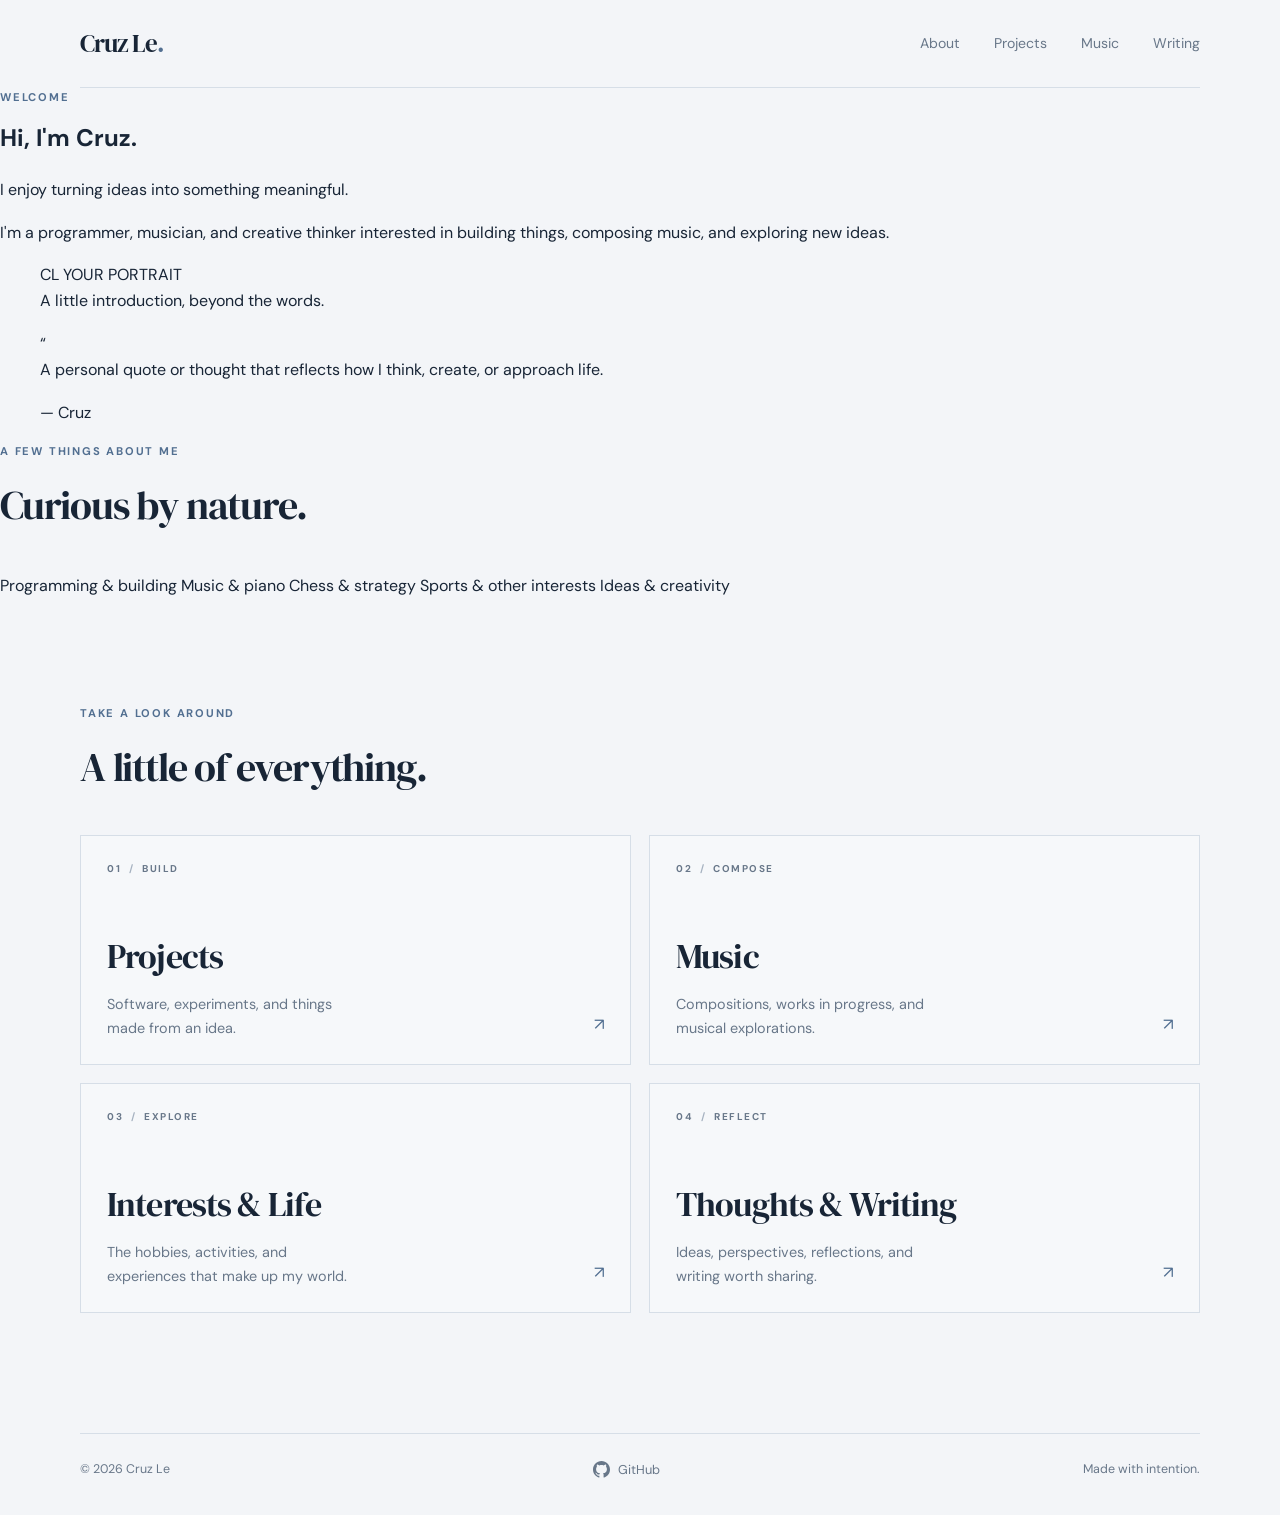
==== commit 8512cf80: "Rearrange homepage into welcome and personal sections" ====
--- a/index.html
+++ b/index.html
@@ -20,30 +20,43 @@
       <a href="./about/">About</a><a href="./projects/">Projects</a><a href="./music/">Music</a><a href="./writing/">Writing</a>
     </nav>
   </header>
-  <main>
-    <section class="hero">
-      <div class="hero-main">
-        <p class="eyebrow"><span class="eyebrow-dot" aria-hidden="true"></span> A PERSONAL WEBSITE</p>
-        <h1>Hi, I'm<br><em>Cruz.</em></h1>
-        <p class="hero-copy">I enjoy turning ideas into something meaningful. I'm a programmer, musician, and creative thinker interested in building things, composing music, and exploring new ideas.</p>
-        <div class="hero-actions">
-          <a class="text-link" href="./projects/">Explore my work <span aria-hidden="true">↗</span></a>
-          <a class="quiet-link" href="./about/">Get to know me</a>
+  <main class="home-main">
+    <section class="welcome-panel" aria-labelledby="welcome-title">
+      <p class="eyebrow">WELCOME</p>
+      <h1 id="welcome-title">Hi, I'm Cruz.</h1>
+      <p class="welcome-lead">I enjoy turning ideas into something meaningful.</p>
+      <p class="welcome-copy">I'm a programmer, musician, and creative thinker interested in building things, composing music, and exploring new ideas.</p>
+    </section>
+
+    <section class="personal-panels" aria-label="A portrait and a personal thought">
+      <figure class="portrait-panel">
+        <div class="portrait-placeholder" role="img" aria-label="Placeholder for a portrait photograph">
+          <span class="portrait-mark" aria-hidden="true">CL</span>
+          <span class="portrait-placeholder-label">YOUR PORTRAIT</span>
         </div>
+        <figcaption>A little introduction, beyond the words.</figcaption>
+      </figure>
+      <blockquote class="quote-panel">
+        <span class="quote-mark" aria-hidden="true">“</span>
+        <p class="quote-placeholder">A personal quote or thought that reflects how I think, create, or approach life.</p>
+        <footer>— Cruz</footer>
+      </blockquote>
+    </section>
+
+    <section class="interests-section">
+      <div class="section-heading">
+        <p class="eyebrow">A FEW THINGS ABOUT ME</p>
+        <h2>Curious by nature.</h2>
       </div>
-      <aside class="hero-aside" aria-label="A few things about me">
-        <div class="orbit-art" aria-hidden="true"><span class="orbit-ring orbit-ring-one"></span><span class="orbit-ring orbit-ring-two"></span><span class="orbit-core"></span><span class="orbit-cross orbit-cross-one"></span><span class="orbit-cross orbit-cross-two"></span></div>
-        <div class="aside-details">
-          <p class="aside-label">A FEW THINGS ABOUT ME</p>
-          <ul><li>Building software and experimenting with code</li><li>Composing music and playing piano</li><li>Chess, sports, and other interests</li><li>Collecting and developing ideas</li></ul>
-          <p class="aside-foot">Curiosity, made tangible.</p>
-        </div>
-      </aside>
+      <div class="interest-list">
+        <span>Programming & building</span>
+        <span>Music & piano</span>
+        <span>Chess & strategy</span>
+        <span>Sports & other interests</span>
+        <span>Ideas & creativity</span>
+      </div>
     </section>
-    <section class="intro-strip">
-      <p>A personal space for the things I make, the ideas I explore, and the interests that shape me.</p>
-      <span class="small-note">A WORK IN PROGRESS</span>
-    </section>
+
     <section class="feature-section">
       <div class="section-heading"><p class="eyebrow">TAKE A LOOK AROUND</p><h2>A little of everything.</h2></div>
       <div class="feature-grid">
--- a/assets/css/style.css
+++ b/assets/css/style.css
@@ -708,3 +708,62 @@
   border-color:var(--blue);
 }
 
+
+
+/* Homepage refresh */
+.hero {
+  min-height: 620px;
+  padding-top: 90px;
+  padding-bottom: 90px;
+}
+
+.hero h1 {
+  max-width: 650px;
+  font-size: clamp(4.4rem, 9vw, 7.2rem);
+}
+
+.hero-copy {
+  max-width: 550px;
+  line-height: 1.8;
+}
+
+.hero-aside {
+  max-width: 390px;
+}
+
+.aside-details li {
+  line-height: 1.55;
+}
+
+.intro-strip p {
+  max-width: 760px;
+}
+
+.feature-grid {
+  grid-template-columns: repeat(2, minmax(0, 1fr));
+  gap: 18px;
+}
+
+.feature-card {
+  min-height: 230px;
+}
+
+@media (max-width: 700px) {
+  .hero {
+    min-height: 0;
+    padding-top: 78px;
+    padding-bottom: 65px;
+  }
+
+  .hero h1 {
+    font-size: clamp(4rem, 16vw, 5.5rem);
+  }
+
+  .feature-grid {
+    grid-template-columns: 1fr;
+  }
+
+  .feature-card {
+    min-height: 205px;
+  }
+}
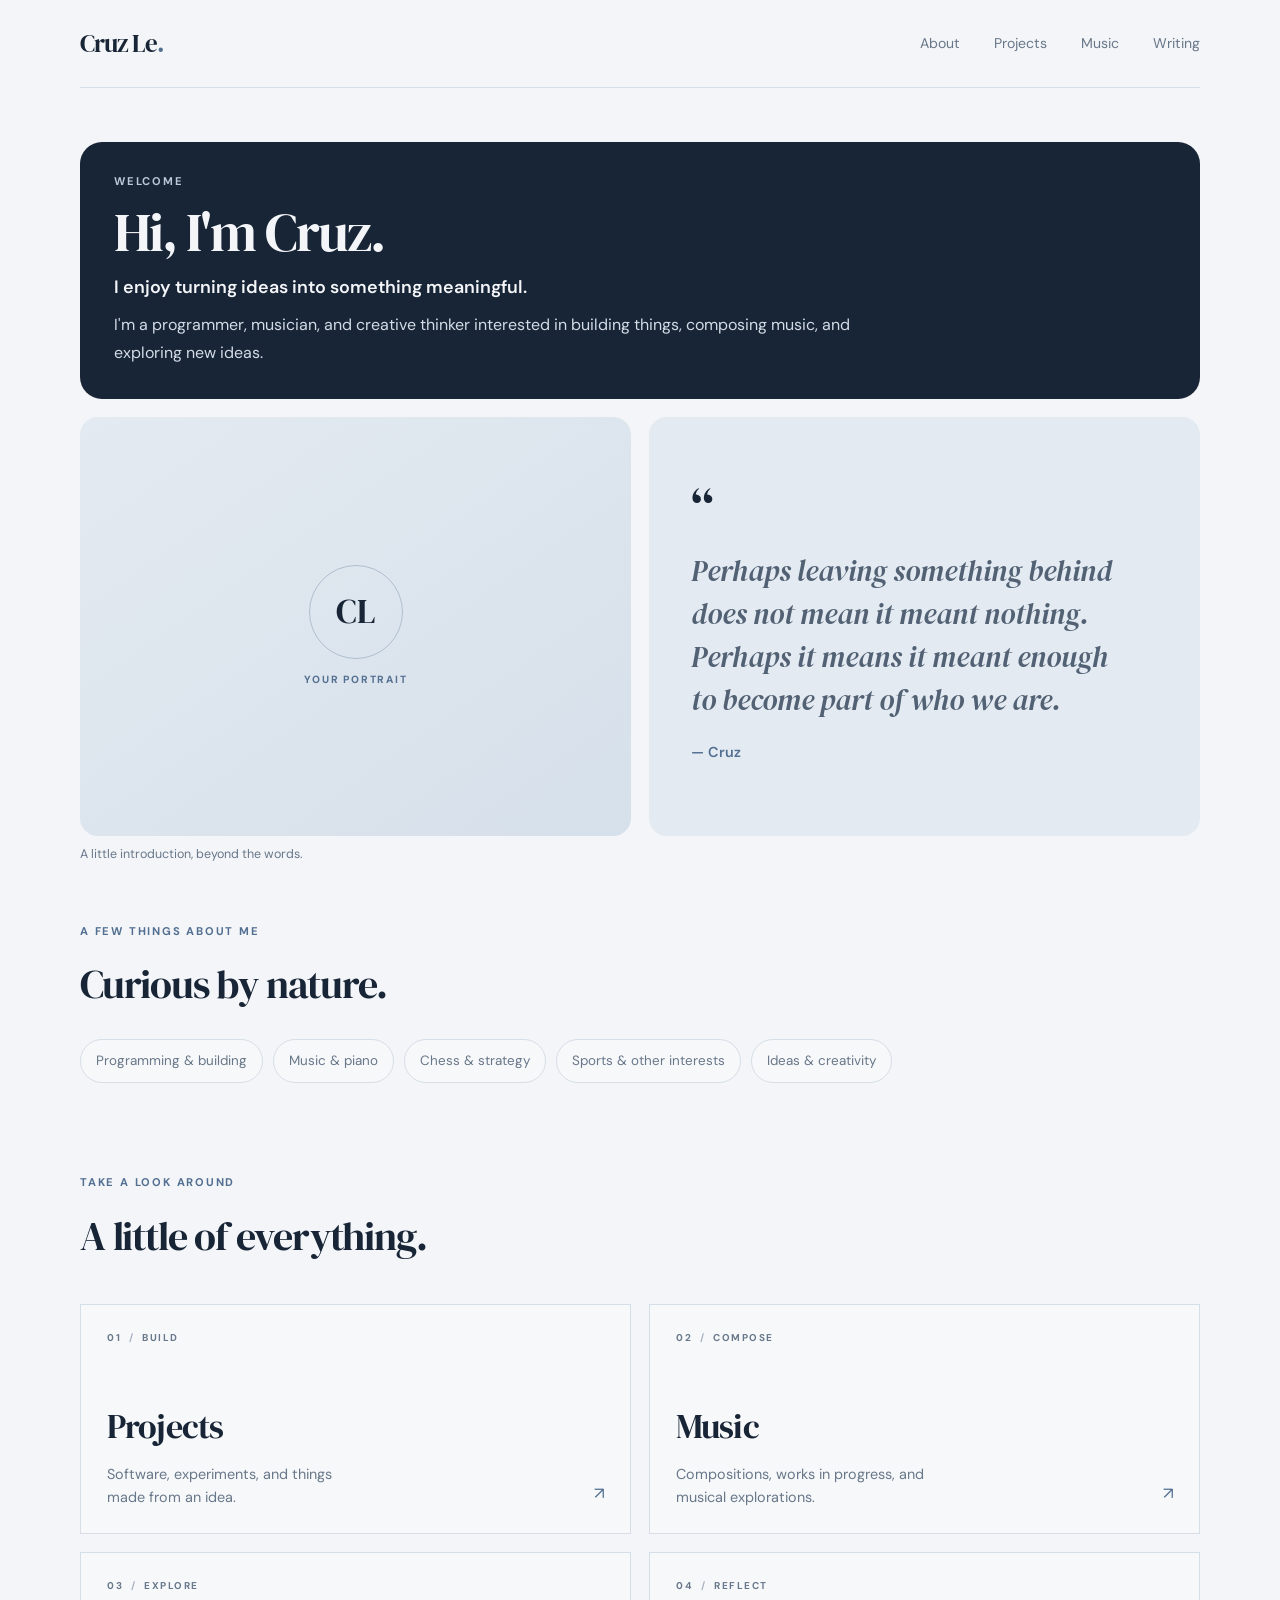
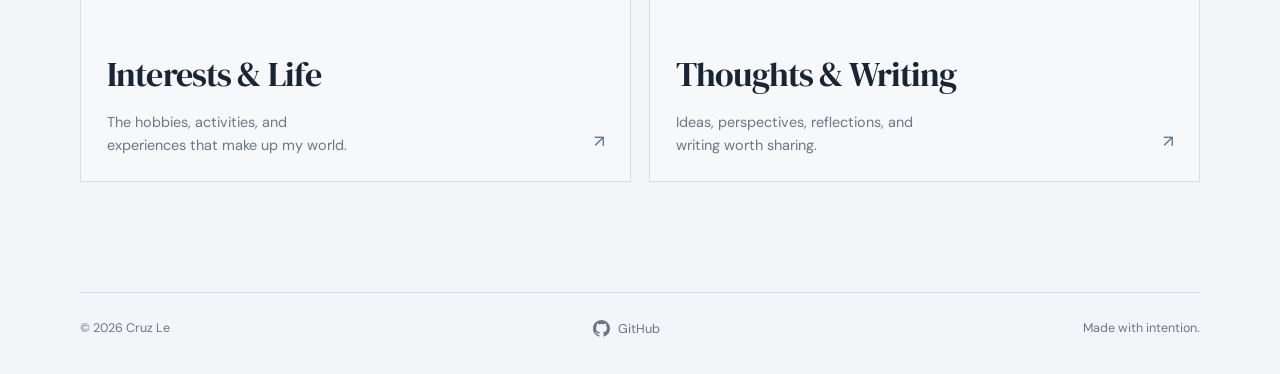
==== commit 70f3a2a2: "Update quote in index.html" ====
--- a/index.html
+++ b/index.html
@@ -38,7 +38,8 @@
       </figure>
       <blockquote class="quote-panel">
         <span class="quote-mark" aria-hidden="true">“</span>
-        <p class="quote-placeholder">A personal quote or thought that reflects how I think, create, or approach life.</p>
+        <p class="quote-placeholder">Perhaps leaving something behind does not mean it meant nothing. 
+          Perhaps it means it meant enough to become part of who we are. </p>
         <footer>— Cruz</footer>
       </blockquote>
     </section>
@@ -69,4 +70,4 @@
   </main>
   <footer class="site-footer"><span>© <span data-year></span> Cruz Le</span><nav class="social-links" aria-label="Social links" data-social-links><a href="https://github.com/CrzLe0723" target="_blank" rel="noopener noreferrer" aria-label="GitHub"><svg viewBox="0 0 24 24" aria-hidden="true" focusable="false"><path d="M12 0C5.37 0 0 5.37 0 12c0 5.3 3.438 9.8 8.205 11.387.6.11.82-.26.82-.577 0-.285-.01-1.04-.015-2.04-3.338.724-4.042-1.61-4.042-1.61-.546-1.387-1.333-1.756-1.333-1.756-1.09-.745.083-.73.083-.73 1.205.085 1.84 1.237 1.84 1.237 1.07 1.835 2.807 1.305 3.492.997.108-.775.418-1.305.762-1.605-2.665-.3-5.467-1.333-5.467-5.93 0-1.31.467-2.38 1.235-3.22-.124-.303-.535-1.523.117-3.176 0 0 1.008-.322 3.3 1.23.957-.266 1.98-.4 3-.405 1.02.005 2.043.14 3 .405 2.29-1.552 3.297-1.23 3.297-1.23.653 1.653.242 2.873.12 3.176.77.84 1.233 1.91 1.233 3.22 0 4.61-2.807 5.625-5.48 5.92.43.37.823 1.102.823 2.222 0 1.606-.015 2.9-.015 3.293 0 .32.216.694.825.576C20.565 21.796 24 17.297 24 12c0-6.63-5.373-12-12-12z"/></svg><span>GitHub</span></a></nav><span>Made with intention.</span></footer>
 </body>
-</html>+</html>
--- a/assets/css/style.css
+++ b/assets/css/style.css
@@ -767,3 +767,203 @@
     min-height: 205px;
   }
 }
+
+
+/* Homepage: welcome first, personal panels second */
+.home-main {
+  width: min(1120px, calc(100% - 64px));
+  margin: 0 auto;
+}
+
+.welcome-panel {
+  margin: 54px 0 18px;
+  padding: 30px 34px 32px;
+  border-radius: 22px;
+  background: var(--ink);
+  color: #f3f5f8;
+}
+
+.welcome-panel .eyebrow {
+  color: #b9c8d8;
+  margin-bottom: 12px;
+}
+
+.welcome-panel h1 {
+  margin: 0 0 10px;
+  font-family: var(--serif);
+  font-size: clamp(2.4rem, 5vw, 3.4rem);
+  font-weight: 400;
+  letter-spacing: -.035em;
+  line-height: 1.12;
+}
+
+.welcome-lead {
+  margin: 0 0 8px;
+  font-size: 1.12rem;
+  font-weight: 600;
+  color: #f3f5f8;
+}
+
+.welcome-copy {
+  max-width: 800px;
+  margin: 0;
+  color: #d3dce6;
+  line-height: 1.75;
+}
+
+.personal-panels {
+  display: grid;
+  grid-template-columns: 1fr 1fr;
+  gap: 18px;
+  align-items: stretch;
+}
+
+.portrait-panel {
+  margin: 0;
+  min-width: 0;
+}
+
+.portrait-placeholder {
+  min-height: 390px;
+  height: 100%;
+  border-radius: 18px;
+  background: linear-gradient(145deg, #e3eaf1, #d6e0ea);
+  display: flex;
+  flex-direction: column;
+  align-items: center;
+  justify-content: center;
+  gap: 12px;
+  color: var(--green);
+}
+
+.portrait-mark {
+  width: 94px;
+  height: 94px;
+  display: grid;
+  place-items: center;
+  border: 1px solid #aebfd1;
+  border-radius: 50%;
+  font-family: var(--serif);
+  font-size: 2.1rem;
+  color: var(--ink);
+}
+
+.portrait-placeholder-label {
+  font-size: .65rem;
+  font-weight: 700;
+  letter-spacing: .17em;
+}
+
+.portrait-panel figcaption {
+  padding-top: 8px;
+  color: var(--muted);
+  font-size: .78rem;
+}
+
+.quote-panel {
+  margin: 0;
+  min-height: 390px;
+  padding: 42px;
+  border-radius: 18px;
+  background: var(--sage);
+  display: flex;
+  flex-direction: column;
+  justify-content: center;
+}
+
+.quote-mark {
+  color: var(--ink);
+  font-family: var(--serif);
+  font-size: 3.4rem;
+  line-height: .8;
+}
+
+.quote-placeholder {
+  max-width: 440px;
+  margin: 18px 0;
+  color: #526174;
+  font-family: var(--serif);
+  font-size: clamp(1.25rem, 2.4vw, 1.8rem);
+  font-style: italic;
+  line-height: 1.5;
+}
+
+.quote-panel footer {
+  color: var(--green);
+  font-size: .9rem;
+  font-weight: 600;
+}
+
+.interests-section {
+  margin: 86px 0 0;
+}
+
+.interests-section .section-heading {
+  margin-bottom: 22px;
+}
+
+.interest-list {
+  display: flex;
+  flex-wrap: wrap;
+  gap: 10px;
+}
+
+.interest-list span {
+  padding: 10px 15px;
+  border: 1px solid var(--line);
+  border-radius: 999px;
+  color: var(--muted);
+  font-size: .84rem;
+  background: rgba(255,255,255,.3);
+}
+
+.home-main .feature-section {
+  width: 100%;
+  margin: 90px auto 110px;
+}
+
+@media (max-width: 700px) {
+  .home-main {
+    width: calc(100% - 40px);
+  }
+
+  .welcome-panel {
+    margin-top: 34px;
+    padding: 25px 23px 27px;
+    border-radius: 17px;
+  }
+
+  .welcome-panel h1 {
+    font-size: 2.65rem;
+  }
+
+  .welcome-lead {
+    font-size: 1rem;
+  }
+
+  .welcome-copy {
+    font-size: .92rem;
+  }
+
+  .personal-panels {
+    grid-template-columns: 1fr;
+    gap: 14px;
+  }
+
+  .portrait-placeholder {
+    min-height: 330px;
+  }
+
+  .quote-panel {
+    min-height: 250px;
+    padding: 30px;
+  }
+
+  .interests-section {
+    margin-top: 66px;
+  }
+
+  .home-main .feature-section {
+    margin: 70px auto 85px;
+  }
+}
